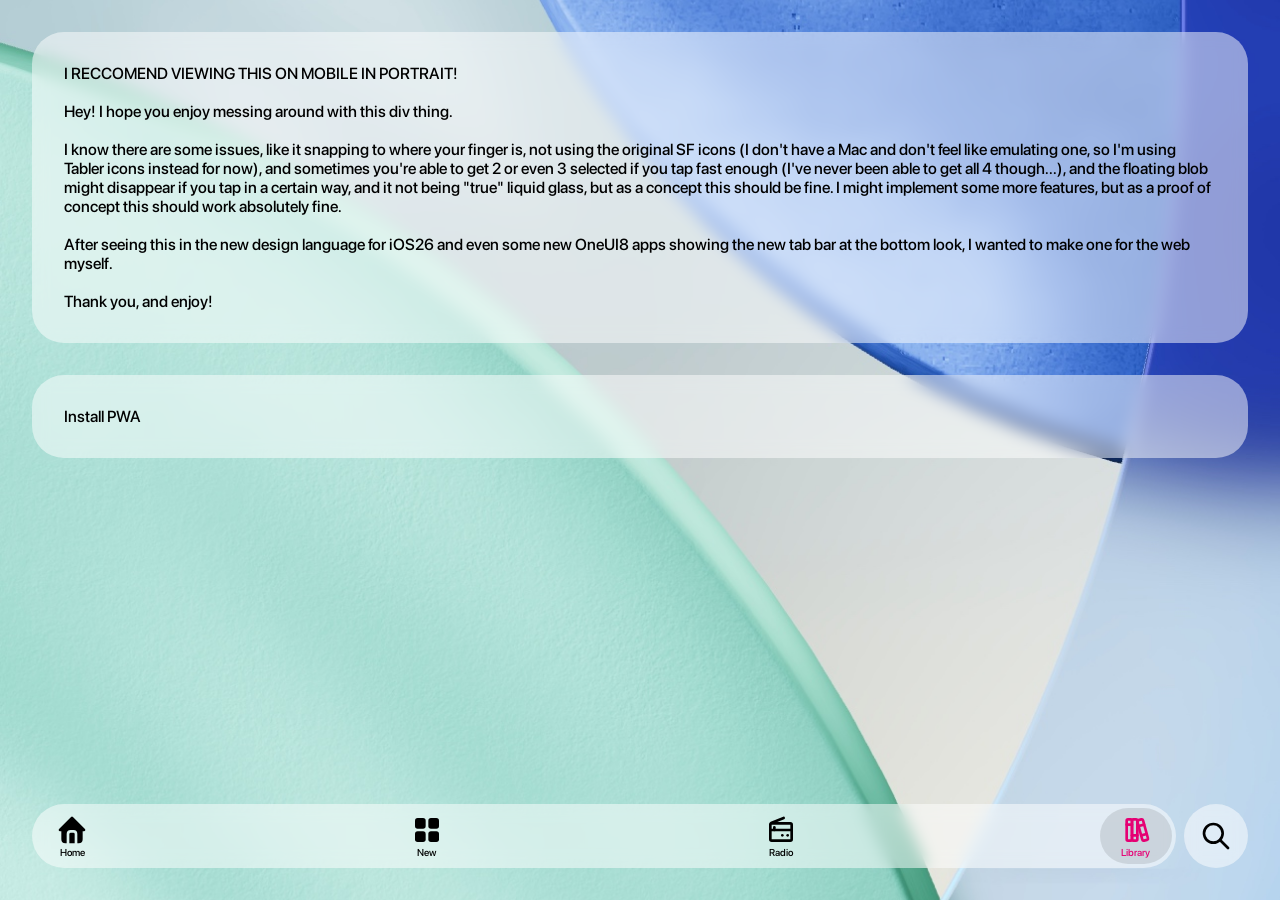
==== index.html @ a8e41f98 "small modifications" ====
<!DOCTYPE html>
<html lang="en">
  <head>
    <meta charset="UTF-8" />
    <meta name="viewport" content="width=device-width, initial-scale=1.0" />
    <title>New Gen UI HUD Test</title>

    <link rel="shortcut icon" type="image/png" href="Icons/NewGenUI.png" />
    <link rel="manifest" href="manifest.json" />
    <meta name="theme-color" content="#000000" />
    <meta name="description" content="An app to know when to take your break" />
    <link rel="stylesheet" href="index.css" />
    <!-- <script src="//cdn.jsdelivr.net/npm/eruda"></script>
    <script>
      eruda.init();
    </script> -->
  </head>
  <body>
    <nav>
      <div id="buttons" class="glassy">
        <div class="subElement">
          <svg xmlns="http://www.w3.org/2000/svg" viewBox="0 0 24 24" fill="currentColor">
            <path stroke="none" d="M0 0h24v24H0z" fill="none" />
            <path
              d="M12.707 2.293l9 9c.63 .63 .184 1.707 -.707 1.707h-1v6a3 3 0 0 1 -3 3h-1v-7a3 3 0 0 0 -2.824 -2.995l-.176 -.005h-2a3 3 0 0 0 -3 3v7h-1a3 3 0 0 1 -3 -3v-6h-1c-.89 0 -1.337 -1.077 -.707 -1.707l9 -9a1 1 0 0 1 1.414 0m.293 11.707a1 1 0 0 1 1 1v7h-4v-7a1 1 0 0 1 .883 -.993l.117 -.007z"
            />
          </svg>
          <p>Home</p>
        </div>
        <div class="subElement">
          <svg xmlns="http://www.w3.org/2000/svg" viewBox="0 0 24 24" fill="currentColor">
            <path stroke="none" d="M0 0h24v24H0z" fill="none" />
            <path d="M9 3a2 2 0 0 1 2 2v4a2 2 0 0 1 -2 2h-4a2 2 0 0 1 -2 -2v-4a2 2 0 0 1 2 -2z" />
            <path d="M19 3a2 2 0 0 1 2 2v4a2 2 0 0 1 -2 2h-4a2 2 0 0 1 -2 -2v-4a2 2 0 0 1 2 -2z" />
            <path d="M9 13a2 2 0 0 1 2 2v4a2 2 0 0 1 -2 2h-4a2 2 0 0 1 -2 -2v-4a2 2 0 0 1 2 -2z" />
            <path d="M19 13a2 2 0 0 1 2 2v4a2 2 0 0 1 -2 2h-4a2 2 0 0 1 -2 -2v-4a2 2 0 0 1 2 -2z" />
          </svg>
          <p>New</p>
        </div>
        <div class="subElement">
          <svg
            xmlns="http://www.w3.org/2000/svg"
            viewBox="0 0 24 24"
            fill="none"
            stroke="currentColor"
            stroke-width="2"
            stroke-linecap="round"
            stroke-linejoin="round"
          >
            <path stroke="none" d="M0 0h24v24H0z" fill="none" />
            <path d="M14 3l-9.371 3.749a1 1 0 0 0 -.629 .928v11.323a1 1 0 0 0 1 1h14a1 1 0 0 0 1 -1v-11a1 1 0 0 0 -1 -1h-14.5" />
            <path d="M4 12h16" />
            <path d="M7 12v-2" />
            <path d="M17 16v.01" />
            <path d="M13 16v.01" />
          </svg>
          <p>Radio</p>
        </div>
        <div class="subElement selected">
          <svg
            xmlns="http://www.w3.org/2000/svg"
            viewBox="0 0 24 24"
            fill="none"
            stroke="currentColor"
            stroke-width="2"
            stroke-linecap="round"
            stroke-linejoin="round"
          >
            <path stroke="none" d="M0 0h24v24H0z" fill="none" />
            <path d="M5 4m0 1a1 1 0 0 1 1 -1h2a1 1 0 0 1 1 1v14a1 1 0 0 1 -1 1h-2a1 1 0 0 1 -1 -1z" />
            <path d="M9 4m0 1a1 1 0 0 1 1 -1h2a1 1 0 0 1 1 1v14a1 1 0 0 1 -1 1h-2a1 1 0 0 1 -1 -1z" />
            <path d="M5 8h4" />
            <path d="M9 16h4" />
            <path
              d="M13.803 4.56l2.184 -.53c.562 -.135 1.133 .19 1.282 .732l3.695 13.418a1.02 1.02 0 0 1 -.634 1.219l-.133 .041l-2.184 .53c-.562 .135 -1.133 -.19 -1.282 -.732l-3.695 -13.418a1.02 1.02 0 0 1 .634 -1.219l.133 -.041z"
            />
            <path d="M14 9l4 -1" />
            <path d="M16 16l3.923 -.98" />
          </svg>
          <p>Library</p>
        </div>
      </div>
      <div id="button" class="glassy">
        <svg
          xmlns="http://www.w3.org/2000/svg"
          viewBox="0 0 24 24"
          fill="none"
          stroke="currentColor"
          stroke-width="2"
          stroke-linecap="round"
          stroke-linejoin="round"
        >
          <path stroke="none" d="M0 0h24v24H0z" fill="none" />
          <path d="M10 10m-7 0a7 7 0 1 0 14 0a7 7 0 1 0 -14 0" />
          <path d="M21 21l-6 -6" />
        </svg>
      </div>
    </nav>
    <p id="text" class="glassy">
      I RECCOMEND VIEWING THIS ON MOBILE IN PORTRAIT!
      <br /><br />
      Hey! I hope you enjoy messing around with this div thing.
      <br /><br />
      I know there are some issues, like it snapping to where your finger is, not using the original SF icons (I don't have a Mac and don't feel like
      emulating one, so I'm using Tabler icons instead for now), and sometimes you're able to get 2 or even 3 selected if you tap fast enough (I've
      never been able to get all 4 though...), and the floating blob might disappear if you tap in a certain way, and it not being "true" liquid
      glass, but as a concept this should be fine. I might implement some more features, but as a proof of concept this should work absolutely fine.
      <br /><br />
      After seeing this in the new design language for iOS26 and even some new OneUI8 apps showing the new tab bar at the bottom look, I wanted to
      make one for the web myself.
      <br /><br />
      Thank you, and enjoy!
    </p>
    <div id="install-btn" class="glassy">Install PWA</div>
    <script src="index.js"></script>
    <script type="module">
      import { squircleObserver } from "https://esm.sh/corner-smoothing";

      window.applySquircles = function applySquircles() {
        const allElements = document.querySelectorAll("*");

        allElements.forEach((el) => {
          const style = getComputedStyle(el);
          const radius = parseFloat(style.borderRadius);

          if (radius > 0) {
            squircleObserver(el, {
              cornerRadius: radius,
              cornerSmoothing: 0.6,
              style: {
                fill: style.backgroundColor,
              },
            });
          }
        });
      };

      window.addEventListener("load", window.applySquircles);
    </script>
  </body>
</html>
---- index.css ----
@font-face {
  font-family: "SF Pro Display";
  src: url("Fonts/SF-Pro-Display-Bold.otf");
  font-weight: 900;
}

@font-face {
  font-family: "SF Pro Display";
  src: url("Fonts/SF-Pro-Display-Medium.otf");
  font-weight: 500;
}

@font-face {
  font-family: "SF Pro Display";
  src: url("Fonts/SF-Pro-Display-Regular.otf");
  font-weight: 300;
}

@font-face {
  font-family: "SF Pro Mono";
  src: url("Fonts/SFMono-Bold.otf");
  font-weight: 900;
}

@font-face {
  font-family: "SF Pro Mono";
  src: url("Fonts/SFMono-Medium.otf");
  font-weight: 300;
}

@font-face {
  font-family: "SF Pro Mono";
  src: url("Fonts/SFMono-Regular.otf");
  font-weight: 100;
}

* {
  margin: 0;
  padding: 0;
  font-family: "SF Pro Display";
  /* transition: all 0.25s; */
}

body {
  background-color: #eeeeee;
  background-image: url("./Background.jpg");
  background-size: cover;
  /* background-image: cover; */
  background-position: center;
  background-repeat: no-repeat;
  background-attachment: fixed;
  /* height: 200vh; */
  margin-bottom: 128px;
}

svg {
  width: 32px;
  height: 32px;
  color: #000000;
}

.glassy {
  background-color: rgba(255, 255, 255, 0.5);
  backdrop-filter: blur(8px);
  border-radius: 32px;
  /* box-shadow: rgba(0, 0, 0, 0.25) 0 4px 16px 0px; */
  transition: background-color 0.1s;
}

.glassy:active {
  background-color: rgba(255, 255, 255, 0.75);
  /* box-shadow: rgba(0, 0, 0, 0.05) 0 4px 16px 0px; */
}

.subElement.selected {
  color: #ff0080;
  position: relative;
  z-index: 2;
  /* transition: color 0.25s; */
}
.subElement.selected > svg {
  color: #ff0080;
  /* transition: color 0.25s; */
}

.subElement.selected::before {
  content: "";
  display: block;
  position: absolute;
  left: 50%;
  top: 50%;
  transform: translate(-50%, -50%);
  width: 72px;
  height: 56px;
  border-radius: 28px;
  background-color: rgba(0, 0, 0, 0.1);
  z-index: 1;
}

/* .subElement.selected:active::before {
  background-color: rgba(255, 255, 255, 0.75);
} */

nav {
  position: fixed;
  bottom: 0px;
  display: flex;
  gap: 8px;
  padding: 0px 32px 32px 32px;
  width: calc(100vw - 64px);
  touch-action: none;
  z-index: 1;
}

#buttons {
  padding: 10px 24px;
  /* padding: 10px 0px; */
  display: flex;
  justify-content: space-between;
  /* justify-content: space-evenly; */
  flex: 1 1 0;
  touch-action: none;
}

.subElement {
  position: relative;
  display: flex;
  flex-direction: column;
  align-items: center;
}

.subElement > p {
  font-size: 10px;
}

.subElement > p,
.subElement > svg,
.subElement.selected > svg,
.subElement.selected {
  transition: color 0.25s;
}

#button {
  width: 64px;
  height: 64px;
  display: flex;
  justify-content: center;
  align-items: center;
  flex: 0 0 auto;
}

#floating-rect {
  will-change: transform, left, top;
  /* transition: all 0.01s ease-in-out; */
}

#text,
#install-btn {
  margin: 32px;
  padding: 32px;
  /* font-size: 24px; */
}
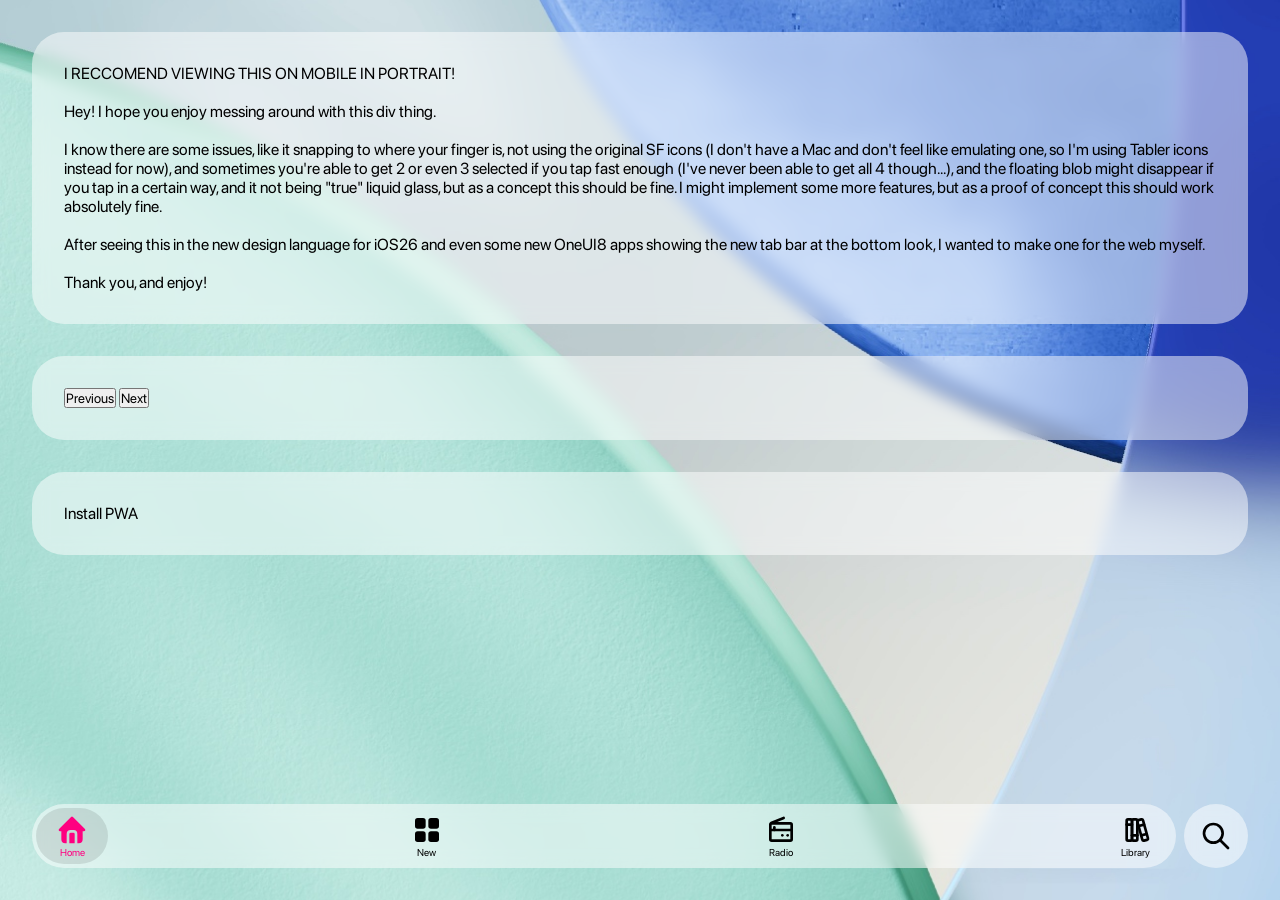
==== commit d18b58c7: "Reworking entire design, for multip[le types" ====
--- a/index.html
+++ b/index.html
@@ -10,15 +10,12 @@
     <meta name="theme-color" content="#000000" />
     <meta name="description" content="An app to know when to take your break" />
     <link rel="stylesheet" href="index.css" />
-    <!-- <script src="//cdn.jsdelivr.net/npm/eruda"></script>
-    <script>
-      eruda.init();
-    </script> -->
   </head>
+
   <body>
     <nav>
-      <div id="buttons" class="glassy">
-        <div class="subElement">
+      <div class="tab-bar glassy">
+        <div class="tab-item selected">
           <svg xmlns="http://www.w3.org/2000/svg" viewBox="0 0 24 24" fill="currentColor">
             <path stroke="none" d="M0 0h24v24H0z" fill="none" />
             <path
@@ -27,7 +24,7 @@
           </svg>
           <p>Home</p>
         </div>
-        <div class="subElement">
+        <div class="tab-item">
           <svg xmlns="http://www.w3.org/2000/svg" viewBox="0 0 24 24" fill="currentColor">
             <path stroke="none" d="M0 0h24v24H0z" fill="none" />
             <path d="M9 3a2 2 0 0 1 2 2v4a2 2 0 0 1 -2 2h-4a2 2 0 0 1 -2 -2v-4a2 2 0 0 1 2 -2z" />
@@ -37,7 +34,7 @@
           </svg>
           <p>New</p>
         </div>
-        <div class="subElement">
+        <div class="tab-item">
           <svg
             xmlns="http://www.w3.org/2000/svg"
             viewBox="0 0 24 24"
@@ -56,7 +53,30 @@
           </svg>
           <p>Radio</p>
         </div>
-        <div class="subElement selected">
+        <div class="tab-item">
+          <svg
+            xmlns="http://www.w3.org/2000/svg"
+            viewBox="0 0 24 24"
+            fill="none"
+            stroke="currentColor"
+            stroke-width="2"
+            stroke-linecap="round"
+            stroke-linejoin="round"
+          >
+            <path stroke="none" d="M0 0h24v24H0z" fill="none" />
+            <path d="M5 4m0 1a1 1 0 0 1 1 -1h2a1 1 0 0 1 1 1v14a1 1 0 0 1 -1 1h-2a1 1 0 0 1 -1 -1z" />
+            <path d="M9 4m0 1a1 1 0 0 1 1 -1h2a1 1 0 0 1 1 1v14a1 1 0 0 1 -1 1h-2a1 1 0 0 1 -1 -1z" />
+            <path d="M5 8h4" />
+            <path d="M9 16h4" />
+            <path
+              d="M13.803 4.56l2.184 -.53c.562 -.135 1.133 .19 1.282 .732l3.695 13.418a1.02 1.02 0 0 1 -.634 1.219l-.133 .041l-2.184 .53c-.562 .135 -1.133 -.19 -1.282 -.732l-3.695 -13.418a1.02 1.02 0 0 1 .634 -1.219l.133 -.041z"
+            />
+            <path d="M14 9l4 -1" />
+            <path d="M16 16l3.923 -.98" />
+          </svg>
+          <p>Library</p>
+        </div>
+        <div class="tab-item">
           <svg
             xmlns="http://www.w3.org/2000/svg"
             viewBox="0 0 24 24"
@@ -80,7 +100,7 @@
           <p>Library</p>
         </div>
       </div>
-      <div id="button" class="glassy">
+      <div class="action-btn glassy">
         <svg
           xmlns="http://www.w3.org/2000/svg"
           viewBox="0 0 24 24"
@@ -96,6 +116,7 @@
         </svg>
       </div>
     </nav>
+
     <p id="text" class="glassy">
       I RECCOMEND VIEWING THIS ON MOBILE IN PORTRAIT!
       <br /><br />
@@ -111,9 +132,16 @@
       <br /><br />
       Thank you, and enjoy!
     </p>
+
+    <div id="select-type" class="glassy">
+      <button type="button" id="prev-btn">Previous</button>
+      <button type="button" id="next-btn">Next</button>
+    </div>
+
     <div id="install-btn" class="glassy">Install PWA</div>
+
     <script src="index.js"></script>
-    <script type="module">
+    <!-- <script type="module">
       import { squircleObserver } from "https://esm.sh/corner-smoothing";
 
       window.applySquircles = function applySquircles() {
@@ -136,6 +164,6 @@
       };
 
       window.addEventListener("load", window.applySquircles);
-    </script>
+    </script> -->
   </body>
 </html>
--- a/index.css
+++ b/index.css
@@ -1,162 +1,250 @@
-@font-face {
-  font-family: "SF Pro Display";
-  src: url("Fonts/SF-Pro-Display-Bold.otf");
-  font-weight: 900;
-}
-
+/* ============================================
+   =                 FONTS                    =
+   ============================================ */
+@font-face {
+  font-family: "SF Pro Display";
+  src: url("Fonts/SF-Pro-Display-Regular.otf");
+  font-weight: 400;
+}
 @font-face {
   font-family: "SF Pro Display";
   src: url("Fonts/SF-Pro-Display-Medium.otf");
   font-weight: 500;
 }
-
-@font-face {
-  font-family: "SF Pro Display";
-  src: url("Fonts/SF-Pro-Display-Regular.otf");
-  font-weight: 300;
-}
-
+@font-face {
+  font-family: "SF Pro Display";
+  src: url("Fonts/SF-Pro-Display-Bold.otf");
+  font-weight: 700;
+}
+
+@font-face {
+  font-family: "SF Pro Mono";
+  src: url("Fonts/SFMono-Regular.otf");
+  font-weight: 400;
+}
+@font-face {
+  font-family: "SF Pro Mono";
+  src: url("Fonts/SFMono-Medium.otf");
+  font-weight: 500;
+}
 @font-face {
   font-family: "SF Pro Mono";
   src: url("Fonts/SFMono-Bold.otf");
-  font-weight: 900;
-}
-
-@font-face {
-  font-family: "SF Pro Mono";
-  src: url("Fonts/SFMono-Medium.otf");
-  font-weight: 300;
-}
-
-@font-face {
-  font-family: "SF Pro Mono";
-  src: url("Fonts/SFMono-Regular.otf");
-  font-weight: 100;
-}
-
+  font-weight: 700;
+}
+
+/* ============================================
+     =              GLOBAL RESET                =
+     ============================================ */
 * {
   margin: 0;
   padding: 0;
   font-family: "SF Pro Display";
-  /* transition: all 0.25s; */
-}
-
+}
+
+/* ============================================
+     =                LAYOUT                     =
+     ============================================ */
 body {
   background-color: #eeeeee;
   background-image: url("./Background.jpg");
   background-size: cover;
-  /* background-image: cover; */
   background-position: center;
   background-repeat: no-repeat;
   background-attachment: fixed;
-  /* height: 200vh; */
   margin-bottom: 128px;
 }
 
 svg {
   width: 32px;
   height: 32px;
-  color: #000000;
-}
-
+  color: #000;
+}
+
+/* ============================================
+     =            GLASSY COMPONENT              =
+     ============================================ */
 .glassy {
   background-color: rgba(255, 255, 255, 0.5);
   backdrop-filter: blur(8px);
   border-radius: 32px;
-  /* box-shadow: rgba(0, 0, 0, 0.25) 0 4px 16px 0px; */
   transition: background-color 0.1s;
 }
 
 .glassy:active {
   background-color: rgba(255, 255, 255, 0.75);
-  /* box-shadow: rgba(0, 0, 0, 0.05) 0 4px 16px 0px; */
-}
-
-.subElement.selected {
+}
+
+/* ============================================
+     =                NAV BAR                    =
+     ============================================ */
+
+nav {
+  position: fixed;
+  bottom: 0;
+  display: flex;
+  gap: 8px;
+  padding: 0 32px 32px 32px;
+  width: calc(100vw - 64px);
+  z-index: 1;
+}
+
+/* TAB BAR BASE */
+.tab-bar {
+  display: flex;
+  align-items: center;
+  height: 64px;
+}
+
+/* TAB ITEMS */
+.tab-item {
+  display: flex;
+  flex-direction: column;
+  align-items: center;
+  width: 32px;
+}
+
+.tab-item > p {
+  font-size: 10px;
+  white-space: nowrap;
+}
+
+.tab-item > p,
+.tab-item > svg {
+  z-index: 3;
+}
+
+/* SELECTED ITEM (highlight sizing rules later) */
+.tab-item.selected {
   color: #ff0080;
   position: relative;
-  z-index: 2;
-  /* transition: color 0.25s; */
-}
-.subElement.selected > svg {
+}
+
+.tab-item.selected > svg {
   color: #ff0080;
-  /* transition: color 0.25s; */
-}
-
-.subElement.selected::before {
+}
+
+/* BASE highlight shape; width updated by layout rules */
+.tab-item.selected::before {
   content: "";
   display: block;
   position: absolute;
   left: 50%;
   top: 50%;
   transform: translate(-50%, -50%);
-  width: 72px;
   height: 56px;
   border-radius: 28px;
   background-color: rgba(0, 0, 0, 0.1);
-  z-index: 1;
-}
-
-/* .subElement.selected:active::before {
-  background-color: rgba(255, 255, 255, 0.75);
-} */
-
-nav {
-  position: fixed;
-  bottom: 0px;
-  display: flex;
-  gap: 8px;
-  padding: 0px 32px 32px 32px;
-  width: calc(100vw - 64px);
-  touch-action: none;
-  z-index: 1;
-}
-
-#buttons {
-  padding: 10px 24px;
-  /* padding: 10px 0px; */
-  display: flex;
-  justify-content: space-between;
-  /* justify-content: space-evenly; */
-  flex: 1 1 0;
-  touch-action: none;
-}
-
-.subElement {
-  position: relative;
-  display: flex;
-  flex-direction: column;
-  align-items: center;
-}
-
-.subElement > p {
-  font-size: 10px;
-}
-
-.subElement > p,
-.subElement > svg,
-.subElement.selected > svg,
-.subElement.selected {
-  transition: color 0.25s;
-}
-
-#button {
+  z-index: 2;
+}
+
+/* ============================================
+     TYPE 1 — NAV WITH ACTION BUTTON
+     ============================================ */
+
+/* ---- 4 ITEMS ---- */
+nav:has(.action-btn) .tab-bar:has(.tab-item:nth-child(4)) {
+  flex: 1;
+  padding: 0 24px;
+  justify-content: space-between;
+}
+
+/* Highlight size for padding 24 */
+nav:has(.action-btn) .tab-bar:has(.tab-item:nth-child(4)) .tab-item.selected::before {
+  width: 72px;
+}
+
+/* ---- 3 ITEMS ---- */
+nav:has(.action-btn) .tab-bar:has(.tab-item:nth-child(3)):not(:has(.tab-item:nth-child(4))) {
+  flex: 1;
+  padding: 0 32px;
+  justify-content: space-between;
+}
+
+/* Highlight size for padding 32 */
+nav:has(.action-btn) .tab-bar:has(.tab-item:nth-child(3)):not(:has(.tab-item:nth-child(4))) .tab-item.selected::before {
+  width: 88px;
+}
+
+/* ---- 2 ITEMS ---- */
+nav:has(.action-btn) .tab-bar:has(.tab-item:nth-child(2)):not(:has(.tab-item:nth-child(3))) {
+  flex: 0;
+  padding: 0 32px;
+  gap: 48px;
+}
+
+/* Highlight = 88px because padding = 32 */
+nav:has(.action-btn) .tab-bar:has(.tab-item:nth-child(2)):not(:has(.tab-item:nth-child(3))) .tab-item.selected::before {
+  width: 88px;
+}
+
+/* ============================================
+     TYPE 2 — NAV WITHOUT ACTION BUTTON
+     ============================================ */
+
+/* ---- 5 ITEMS ---- */
+nav:not(:has(.action-btn)) .tab-bar:has(.tab-item:nth-child(5)) {
+  flex: 1;
+  padding: 0 24px;
+  justify-content: space-between;
+}
+
+/* Highlight = 72 for padding 24 */
+nav:not(:has(.action-btn)) .tab-bar:has(.tab-item:nth-child(5)) .tab-item.selected::before {
+  width: 72px;
+}
+
+/* ---- 4 ITEMS ---- */
+nav:not(:has(.action-btn)) .tab-bar:has(.tab-item:nth-child(4)):not(:has(.tab-item:nth-child(5))) {
+  flex: 1;
+  padding: 0 32px;
+  justify-content: space-between;
+}
+
+/* Highlight = 88 for padding 32 */
+nav:not(:has(.action-btn)) .tab-bar:has(.tab-item:nth-child(4)):not(:has(.tab-item:nth-child(5))) .tab-item.selected::before {
+  width: 88px;
+}
+
+/* ---- 3 ITEMS ---- */
+nav:not(:has(.action-btn)) .tab-bar:has(.tab-item:nth-child(3)):not(:has(.tab-item:nth-child(4))) {
+  flex: 0;
+  padding: 0 32px;
+  gap: 48px;
+}
+
+/* Highlight = 88 */
+nav:not(:has(.action-btn)) .tab-bar:has(.tab-item:nth-child(3)):not(:has(.tab-item:nth-child(4))) .tab-item.selected::before {
+  width: 88px;
+}
+
+/* ---- 2 ITEMS ---- */
+nav:not(:has(.action-btn)) .tab-bar:has(.tab-item:nth-child(2)):not(:has(.tab-item:nth-child(3))) {
+  flex: 0;
+  padding: 0 32px;
+  gap: 48px;
+}
+
+/* Highlight = 88 */
+nav:not(:has(.action-btn)) .tab-bar:has(.tab-item:nth-child(2)):not(:has(.tab-item:nth-child(3))) .tab-item.selected::before {
+  width: 88px;
+}
+
+.action-btn {
   width: 64px;
   height: 64px;
   display: flex;
   justify-content: center;
   align-items: center;
   flex: 0 0 auto;
-}
-
-#floating-rect {
-  will-change: transform, left, top;
-  /* transition: all 0.01s ease-in-out; */
-}
-
-#text,
-#install-btn {
+  margin-left: auto;
+}
+
+/* ============================================
+     =             PAGE ELEMENTS                =
+     ============================================ */
+
+body > :not(nav) {
   margin: 32px;
   padding: 32px;
-  /* font-size: 24px; */
-}
+}
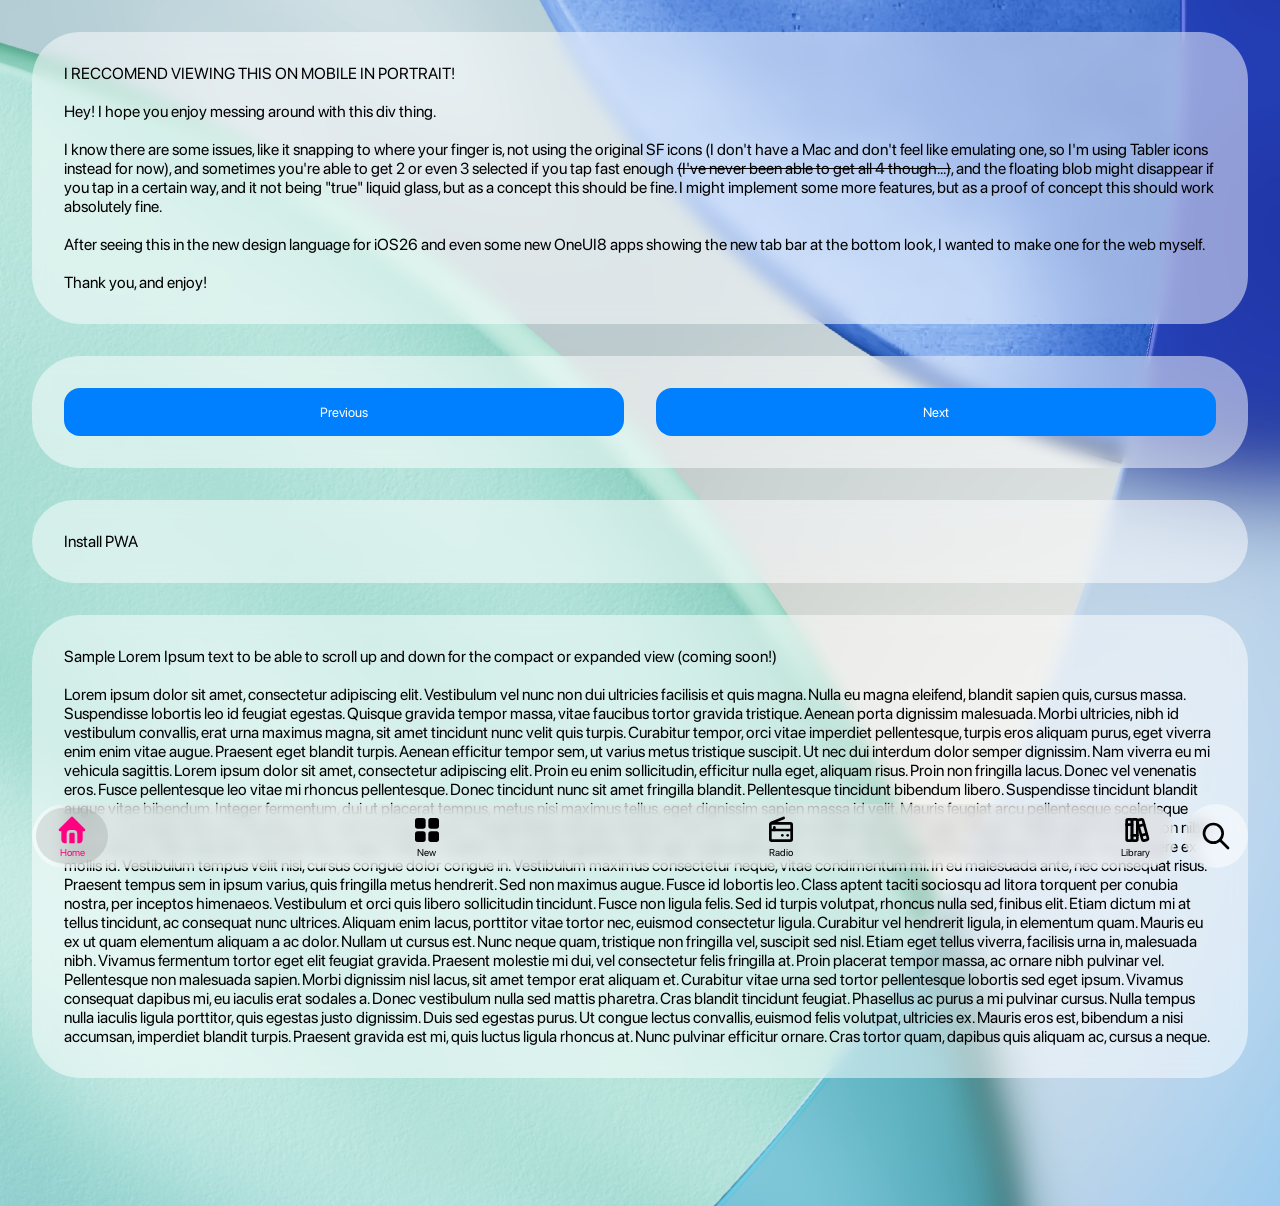
==== commit 8ac88d67: "made it functional" ====
--- a/index.html
+++ b/index.html
@@ -8,7 +8,7 @@
     <link rel="shortcut icon" type="image/png" href="Icons/NewGenUI.png" />
     <link rel="manifest" href="manifest.json" />
     <meta name="theme-color" content="#000000" />
-    <meta name="description" content="An app to know when to take your break" />
+    <meta name="description" content="An app to showcase a web version of new UI HUD's." />
     <link rel="stylesheet" href="index.css" />
   </head>
 
@@ -76,7 +76,7 @@
           </svg>
           <p>Library</p>
         </div>
-        <div class="tab-item">
+        <!-- <div class="tab-item">
           <svg
             xmlns="http://www.w3.org/2000/svg"
             viewBox="0 0 24 24"
@@ -98,7 +98,7 @@
             <path d="M16 16l3.923 -.98" />
           </svg>
           <p>Library</p>
-        </div>
+        </div> -->
       </div>
       <div class="action-btn glassy">
         <svg
@@ -117,16 +117,16 @@
       </div>
     </nav>
 
-    <p id="text" class="glassy">
+    <p class="text glassy">
       I RECCOMEND VIEWING THIS ON MOBILE IN PORTRAIT!
       <br /><br />
       Hey! I hope you enjoy messing around with this div thing.
       <br /><br />
       I know there are some issues, like it snapping to where your finger is, not using the original SF icons (I don't have a Mac and don't feel like
-      emulating one, so I'm using Tabler icons instead for now), and sometimes you're able to get 2 or even 3 selected if you tap fast enough (I've
-      never been able to get all 4 though...), and the floating blob might disappear if you tap in a certain way, and it not being "true" liquid
-      glass, but as a concept this should be fine. I might implement some more features, but as a proof of concept this should work absolutely fine.
-      <br /><br />
+      emulating one, so I'm using Tabler icons instead for now), and sometimes you're able to get 2 or even 3 selected if you tap fast enough
+      <s>(I've never been able to get all 4 though...)</s>, and the floating blob might disappear if you tap in a certain way, and it not being "true"
+      liquid glass, but as a concept this should be fine. I might implement some more features, but as a proof of concept this should work absolutely
+      fine. <br /><br />
       After seeing this in the new design language for iOS26 and even some new OneUI8 apps showing the new tab bar at the bottom look, I wanted to
       make one for the web myself.
       <br /><br />
@@ -140,8 +140,39 @@
 
     <div id="install-btn" class="glassy">Install PWA</div>
 
+    <p class="text glassy">
+      Sample Lorem Ipsum text to be able to scroll up and down for the compact or expanded view (coming soon!)
+      <br />
+      <br />
+      Lorem ipsum dolor sit amet, consectetur adipiscing elit. Vestibulum vel nunc non dui ultricies facilisis et quis magna. Nulla eu magna eleifend,
+      blandit sapien quis, cursus massa. Suspendisse lobortis leo id feugiat egestas. Quisque gravida tempor massa, vitae faucibus tortor gravida
+      tristique. Aenean porta dignissim malesuada. Morbi ultricies, nibh id vestibulum convallis, erat urna maximus magna, sit amet tincidunt nunc
+      velit quis turpis. Curabitur tempor, orci vitae imperdiet pellentesque, turpis eros aliquam purus, eget viverra enim enim vitae augue. Praesent
+      eget blandit turpis. Aenean efficitur tempor sem, ut varius metus tristique suscipit. Ut nec dui interdum dolor semper dignissim. Nam viverra eu
+      mi vehicula sagittis. Lorem ipsum dolor sit amet, consectetur adipiscing elit. Proin eu enim sollicitudin, efficitur nulla eget, aliquam risus.
+      Proin non fringilla lacus. Donec vel venenatis eros. Fusce pellentesque leo vitae mi rhoncus pellentesque. Donec tincidunt nunc sit amet
+      fringilla blandit. Pellentesque tincidunt bibendum libero. Suspendisse tincidunt blandit augue vitae bibendum. Integer fermentum, dui ut
+      placerat tempus, metus nisi maximus tellus, eget dignissim sapien massa id velit. Mauris feugiat arcu pellentesque scelerisque viverra. In
+      posuere est in ex faucibus, nec maximus justo auctor. Suspendisse ultricies interdum enim et ornare. Duis sodales lacus in fringilla aliquam.
+      Nulla euismod tellus non nibh luctus dictum. Nam sed enim sit amet nisi congue mattis. Curabitur accumsan egestas nulla, eget malesuada quam
+      cursus vitae. Suspendisse placerat est dolor, non posuere ex mollis id. Vestibulum tempus velit nisl, cursus congue dolor congue in. Vestibulum
+      maximus consectetur neque, vitae condimentum mi. In eu malesuada ante, nec consequat risus. Praesent tempus sem in ipsum varius, quis fringilla
+      metus hendrerit. Sed non maximus augue. Fusce id lobortis leo. Class aptent taciti sociosqu ad litora torquent per conubia nostra, per inceptos
+      himenaeos. Vestibulum et orci quis libero sollicitudin tincidunt. Fusce non ligula felis. Sed id turpis volutpat, rhoncus nulla sed, finibus
+      elit. Etiam dictum mi at tellus tincidunt, ac consequat nunc ultrices. Aliquam enim lacus, porttitor vitae tortor nec, euismod consectetur
+      ligula. Curabitur vel hendrerit ligula, in elementum quam. Mauris eu ex ut quam elementum aliquam a ac dolor. Nullam ut cursus est. Nunc neque
+      quam, tristique non fringilla vel, suscipit sed nisl. Etiam eget tellus viverra, facilisis urna in, malesuada nibh. Vivamus fermentum tortor
+      eget elit feugiat gravida. Praesent molestie mi dui, vel consectetur felis fringilla at. Proin placerat tempor massa, ac ornare nibh pulvinar
+      vel. Pellentesque non malesuada sapien. Morbi dignissim nisl lacus, sit amet tempor erat aliquam et. Curabitur vitae urna sed tortor
+      pellentesque lobortis sed eget ipsum. Vivamus consequat dapibus mi, eu iaculis erat sodales a. Donec vestibulum nulla sed mattis pharetra. Cras
+      blandit tincidunt feugiat. Phasellus ac purus a mi pulvinar cursus. Nulla tempus nulla iaculis ligula porttitor, quis egestas justo dignissim.
+      Duis sed egestas purus. Ut congue lectus convallis, euismod felis volutpat, ultricies ex. Mauris eros est, bibendum a nisi accumsan, imperdiet
+      blandit turpis. Praesent gravida est mi, quis luctus ligula rhoncus at. Nunc pulvinar efficitur ornare. Cras tortor quam, dapibus quis aliquam
+      ac, cursus a neque.
+    </p>
+
     <script src="index.js"></script>
-    <!-- <script type="module">
+    <script type="module">
       import { squircleObserver } from "https://esm.sh/corner-smoothing";
 
       window.applySquircles = function applySquircles() {
@@ -164,6 +195,6 @@
       };
 
       window.addEventListener("load", window.applySquircles);
-    </script> -->
+    </script>
   </body>
 </html>
--- a/index.css
+++ b/index.css
@@ -131,7 +131,8 @@
   position: absolute;
   left: 50%;
   top: 50%;
-  transform: translate(-50%, -50%);
+  /* transform: translate(-50%, -50%); */
+  transform: translate(-50%, -50.5%); /* the bubble is in the right spot, but the div itselfg is slightyly higher than i thoguht, idk why but ok */
   height: 56px;
   border-radius: 28px;
   background-color: rgba(0, 0, 0, 0.1);
@@ -244,7 +245,24 @@
      =             PAGE ELEMENTS                =
      ============================================ */
 
-body > :not(nav) {
+.text,
+#select-type,
+#install-btn {
   margin: 32px;
   padding: 32px;
-}
+  border-radius: 48px;
+}
+
+#select-type {
+  display: flex;
+  gap: 32px;
+}
+
+#select-type button {
+  flex: 1 1 0;
+  border: none;
+  background-color: #0080ff;
+  color: #ffffff;
+  padding: 16px;
+  border-radius: 16px;
+}
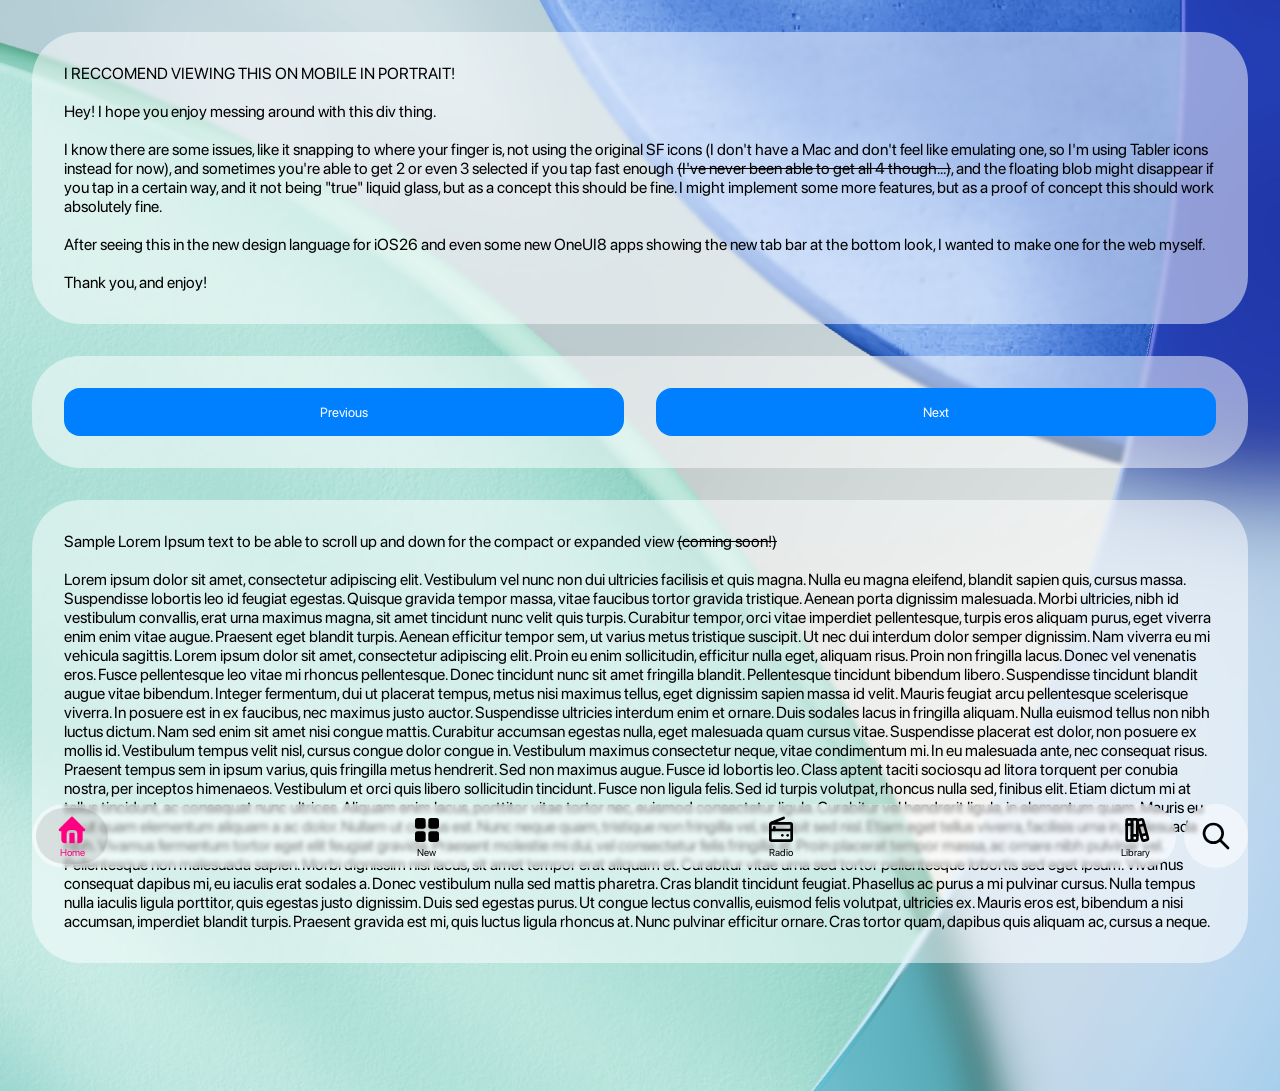
==== commit bb239dd6: "pwa stuff and small modifications" ====
--- a/index.html
+++ b/index.html
@@ -7,9 +7,12 @@
 
     <link rel="shortcut icon" type="image/png" href="Icons/NewGenUI.png" />
     <link rel="manifest" href="manifest.json" />
-    <meta name="theme-color" content="#000000" />
+    <meta name="theme-color" content="transparent" />
     <meta name="description" content="An app to showcase a web version of new UI HUD's." />
     <link rel="stylesheet" href="index.css" />
+
+    <meta name="apple-mobile-web-app-capable" content="yes" />
+    <meta name="apple-mobile-web-app-status-bar-style" content="black" />
   </head>
 
   <body>
@@ -141,7 +144,7 @@
     <div id="install-btn" class="glassy">Install PWA</div>
 
     <p class="text glassy">
-      Sample Lorem Ipsum text to be able to scroll up and down for the compact or expanded view (coming soon!)
+      Sample Lorem Ipsum text to be able to scroll up and down for the compact or expanded view <s>(coming soon!)</s>
       <br />
       <br />
       Lorem ipsum dolor sit amet, consectetur adipiscing elit. Vestibulum vel nunc non dui ultricies facilisis et quis magna. Nulla eu magna eleifend,
@@ -172,16 +175,15 @@
     </p>
 
     <script src="index.js"></script>
+    <script src="pwa.js"></script>
     <script type="module">
       import { squircleObserver } from "https://esm.sh/corner-smoothing";
 
       window.applySquircles = function applySquircles() {
         const allElements = document.querySelectorAll("*");
-
         allElements.forEach((el) => {
           const style = getComputedStyle(el);
           const radius = parseFloat(style.borderRadius);
-
           if (radius > 0) {
             squircleObserver(el, {
               cornerRadius: radius,
--- a/index.css
+++ b/index.css
@@ -40,6 +40,7 @@
   margin: 0;
   padding: 0;
   font-family: "SF Pro Display";
+  -webkit-tap-highlight-color: transparent;
 }
 
 /* ============================================
@@ -53,6 +54,7 @@
   background-repeat: no-repeat;
   background-attachment: fixed;
   margin-bottom: 128px;
+  padding-top: env(safe-area-inset-top); /* iOS notch space */
 }
 
 svg {
@@ -66,9 +68,9 @@
      ============================================ */
 .glassy {
   background-color: rgba(255, 255, 255, 0.5);
-  backdrop-filter: blur(8px);
+  backdrop-filter: blur(2px);
   border-radius: 32px;
-  transition: background-color 0.1s;
+  transition: background-color 0.1s ease-in-out;
 }
 
 .glassy:active {
@@ -94,6 +96,7 @@
   display: flex;
   align-items: center;
   height: 64px;
+  transition: width 0.25s ease-in-out, height 0.25s ease-in-out, background-color 0.1s ease-in-out;
 }
 
 /* TAB ITEMS */
@@ -112,6 +115,7 @@
 .tab-item > p,
 .tab-item > svg {
   z-index: 3;
+  transition: color 0.25s ease-in-out;
 }
 
 /* SELECTED ITEM (highlight sizing rules later) */
@@ -131,8 +135,8 @@
   position: absolute;
   left: 50%;
   top: 50%;
-  /* transform: translate(-50%, -50%); */
-  transform: translate(-50%, -50.5%); /* the bubble is in the right spot, but the div itselfg is slightyly higher than i thoguht, idk why but ok */
+  transform: translate(-50%, -50%);
+  /* nah, im just going crazy, mabye an optical balance issue idfk */
   height: 56px;
   border-radius: 28px;
   background-color: rgba(0, 0, 0, 0.1);
@@ -239,6 +243,31 @@
   align-items: center;
   flex: 0 0 auto;
   margin-left: auto;
+  transition: width 0.25s ease-in-out, height 0.25s ease-in-out, background-color 0.1s ease-in-out;
+}
+
+nav.compact .tab-item:not(.selected),
+nav.compact .tab-item.selected::before,
+nav.compact .tab-item p {
+  display: none;
+  content: none;
+}
+
+nav.compact .tab-bar {
+  width: 48px !important;
+  height: 48px !important;
+  padding: 0 !important;
+  margin: 0 auto 0 0 !important;
+  justify-content: center !important;
+  align-items: center !important;
+  gap: 0 !important;
+  flex: none !important;
+}
+
+nav.compact .action-btn {
+  width: 48px !important;
+  height: 48px !important;
+  margin: 0 !important;
 }
 
 /* ============================================
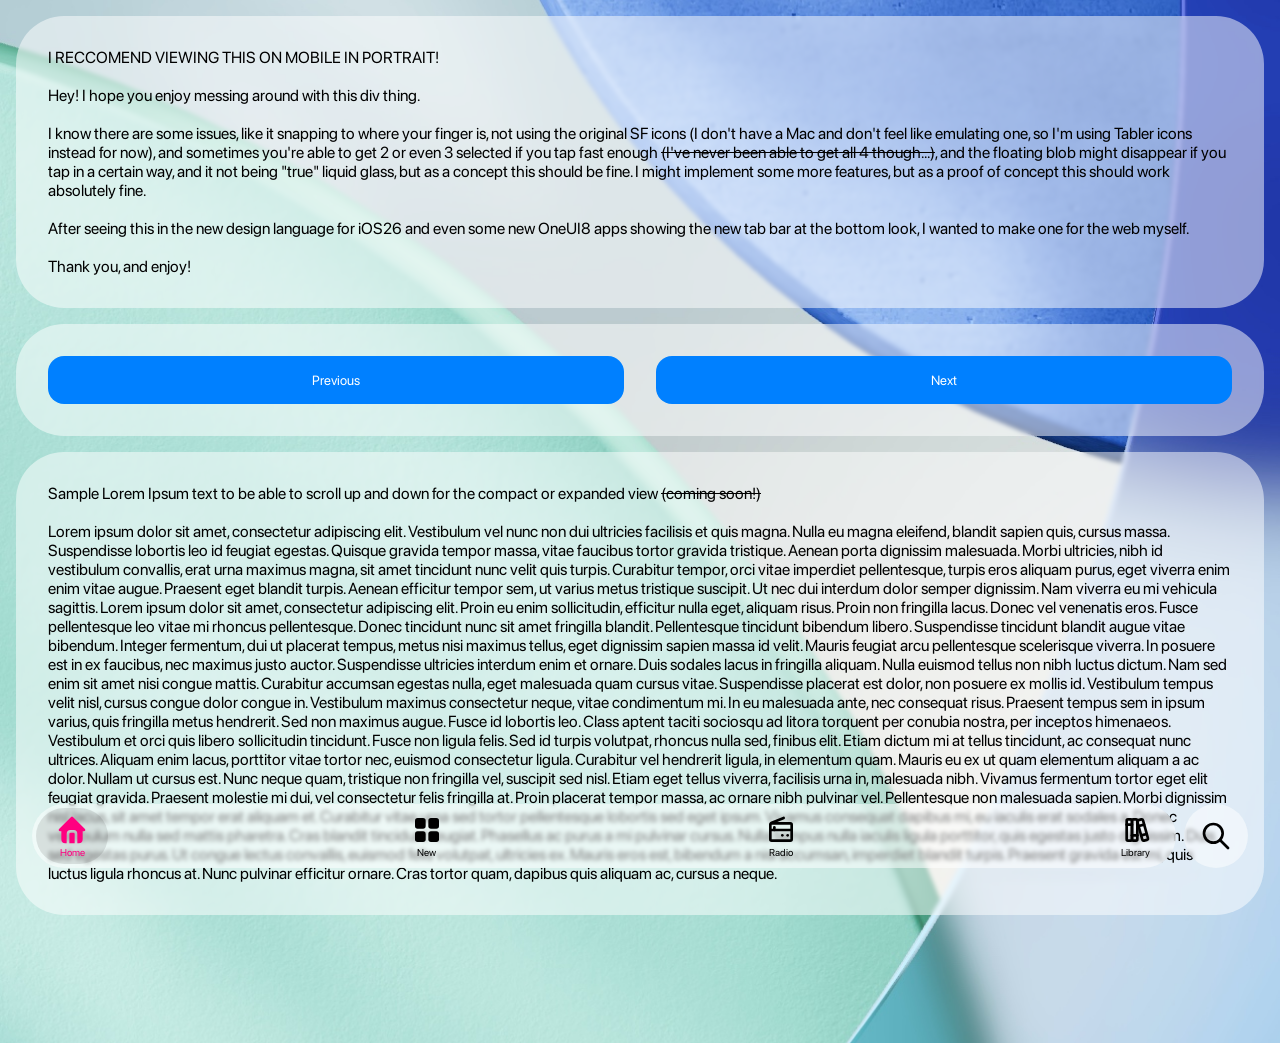
==== commit f500a76e: "small modifications" ====
--- a/index.html
+++ b/index.html
@@ -174,9 +174,52 @@
       ac, cursus a neque.
     </p>
 
+
     <script src="index.js"></script>
     <script src="pwa.js"></script>
+    <!-- <script src="https://cdnjs.cloudflare.com/ajax/libs/html2canvas/1.4.1/html2canvas.min.js" defer></script>    <script>
+      fetch("https://raw.githubusercontent.com/naughtyduk/liquidGL/refs/heads/main/scripts/liquidGL.js")
+        .then((response) => response.text())
+        .then((js) => {
+          const script = document.createElement("script");
+          script.type = "text/javascript";
+          script.defer = true;
+          script.textContent = js;
+          document.body.appendChild(script);
+        });
+    </script>
     <script type="module">
+      document.addEventListener("DOMContentLoaded", () => {
+        const glassEffect = liquidGL(
+        {
+          snapshot: "body", // The area used for refraction, <body> recommended and default
+          target: ".liquidGL", // CSS selector for the element(s) to glass-ify
+          resolution: 3.0, // The quality of the snapshot
+          refraction: 0.01, // Base refraction strength (0–1)
+          bevelDepth: 0.02, // Intensity of the edge bevel (0–1)
+          bevelWidth: 0.1, // Width of the bevel as a proportion of the element (0–1)
+          frost: 0, // Subtle blur radius in px. 0 = crystal clear
+          shadow: true, // Adds a soft drop-shadow under the pane
+          specular: true, // Animated light highlights (slightly more GPU)
+          reveal: "fade", // Reveal animation
+          tilt: false, // Whether tilt on hover is enabled
+          tiltFactor: 5, // If tilt is enabled, how much tilt
+          magnify: 0.9, // Magnification of lens content
+          on: {
+            init(instance) {
+              // The `init` callback fires once liquidGL has taken its snapshot
+              // and rendered the first frame. It's the ideal place to hide or
+              // prepare elements for reveal animations (e.g. with GSAP, ScrollTrigger)
+              // because it ensures the content is visible to the snapshot before
+              // you hide it from the user.
+              console.log("liquidGL ready!", instance);
+            },
+          },
+        }
+        );
+      });
+    </script> -->
+    <!-- <script type="module">
       import { squircleObserver } from "https://esm.sh/corner-smoothing";
 
       window.applySquircles = function applySquircles() {
@@ -197,6 +240,6 @@
       };
 
       window.addEventListener("load", window.applySquircles);
-    </script>
+    </script> -->
   </body>
 </html>
--- a/index.css
+++ b/index.css
@@ -277,7 +277,7 @@
 .text,
 #select-type,
 #install-btn {
-  margin: 32px;
+  margin: 16px;
   padding: 32px;
   border-radius: 48px;
 }
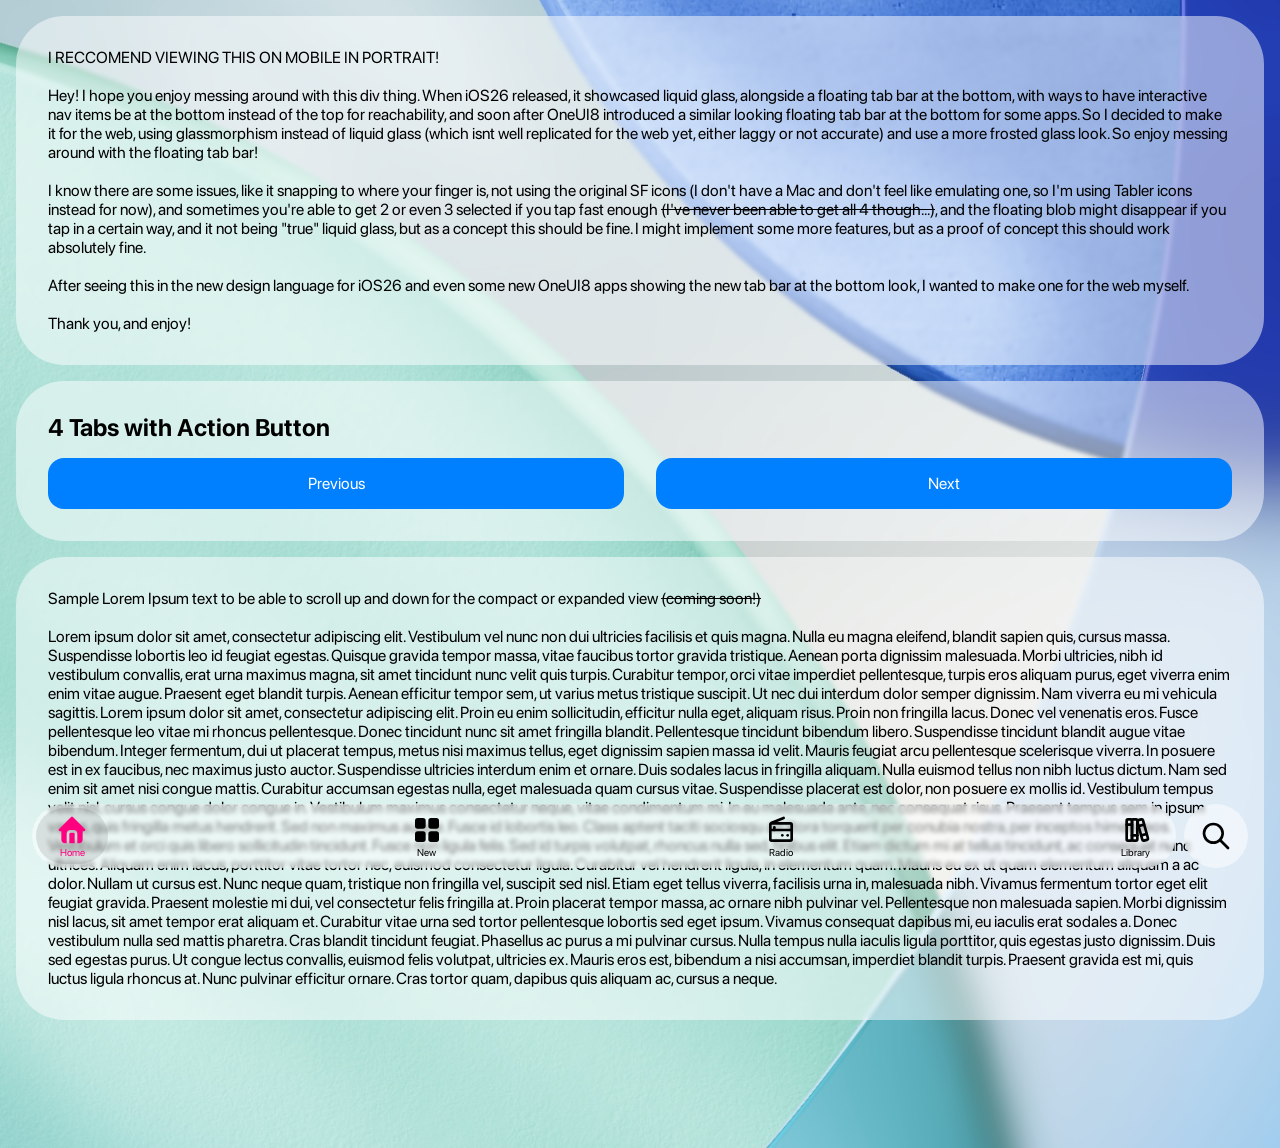
==== commit 8af14e84: "Clarity and Context fire commit name ngl" ====
--- a/index.html
+++ b/index.html
@@ -123,7 +123,11 @@
     <p class="text glassy">
       I RECCOMEND VIEWING THIS ON MOBILE IN PORTRAIT!
       <br /><br />
-      Hey! I hope you enjoy messing around with this div thing.
+      Hey! I hope you enjoy messing around with this div thing. When iOS26 released, it showcased liquid glass, alongside a floating tab bar at the
+      bottom, with ways to have interactive nav items be at the bottom instead of the top for reachability, and soon after OneUI8 introduced a similar
+      looking floating tab bar at the bottom for some apps. So I decided to make it for the web, using glassmorphism instead of liquid glass (which
+      isnt well replicated for the web yet, either laggy or not accurate) and use a more frosted glass look. So enjoy messing around with the floating
+      tab bar!
       <br /><br />
       I know there are some issues, like it snapping to where your finger is, not using the original SF icons (I don't have a Mac and don't feel like
       emulating one, so I'm using Tabler icons instead for now), and sometimes you're able to get 2 or even 3 selected if you tap fast enough
@@ -137,8 +141,11 @@
     </p>
 
     <div id="select-type" class="glassy">
-      <button type="button" id="prev-btn">Previous</button>
-      <button type="button" id="next-btn">Next</button>
+      <p id="select-type-name">4 Tabs with Action Button</p>
+      <div id="select-type-buttons">
+        <button type="button" id="prev-btn">Previous</button>
+        <button type="button" id="next-btn">Next</button>
+      </div>
     </div>
 
     <div id="install-btn" class="glassy">Install PWA</div>
@@ -173,7 +180,6 @@
       blandit turpis. Praesent gravida est mi, quis luctus ligula rhoncus at. Nunc pulvinar efficitur ornare. Cras tortor quam, dapibus quis aliquam
       ac, cursus a neque.
     </p>
-
 
     <script src="index.js"></script>
     <script src="pwa.js"></script>
--- a/index.css
+++ b/index.css
@@ -284,14 +284,26 @@
 
 #select-type {
   display: flex;
+  flex-direction: column;
+  gap: 16px;
+}
+
+#select-type-name {
+  font-size: 24px;
+  font-weight: bold;
+}
+
+#select-type-buttons {
+  display: flex;
   gap: 32px;
 }
 
-#select-type button {
+#select-type-buttons button {
   flex: 1 1 0;
   border: none;
   background-color: #0080ff;
   color: #ffffff;
   padding: 16px;
   border-radius: 16px;
-}
+  font-size: 16px;
+}
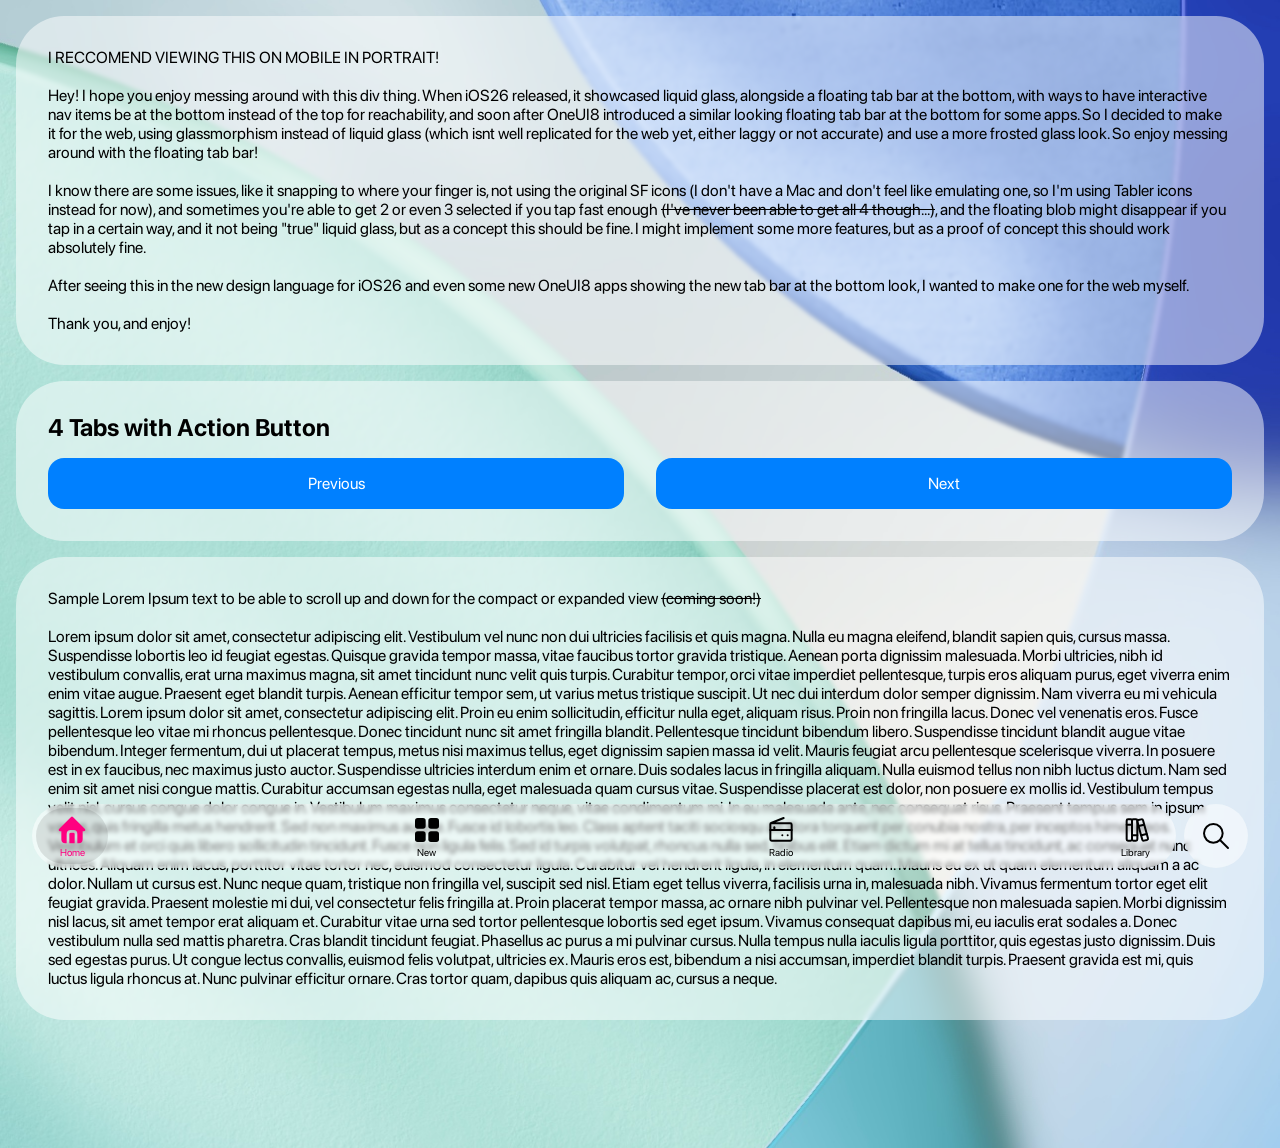
==== commit 4bb08fee: "minor changes to match new UI system" ====
--- a/index.html
+++ b/index.html
@@ -43,7 +43,7 @@
             viewBox="0 0 24 24"
             fill="none"
             stroke="currentColor"
-            stroke-width="2"
+            stroke-width="1.5"
             stroke-linecap="round"
             stroke-linejoin="round"
           >
@@ -62,7 +62,7 @@
             viewBox="0 0 24 24"
             fill="none"
             stroke="currentColor"
-            stroke-width="2"
+            stroke-width="1.5"
             stroke-linecap="round"
             stroke-linejoin="round"
           >
@@ -85,7 +85,7 @@
             viewBox="0 0 24 24"
             fill="none"
             stroke="currentColor"
-            stroke-width="2"
+            stroke-width="1.5"
             stroke-linecap="round"
             stroke-linejoin="round"
           >
@@ -109,7 +109,7 @@
           viewBox="0 0 24 24"
           fill="none"
           stroke="currentColor"
-          stroke-width="2"
+          stroke-width="1.5"
           stroke-linecap="round"
           stroke-linejoin="round"
         >
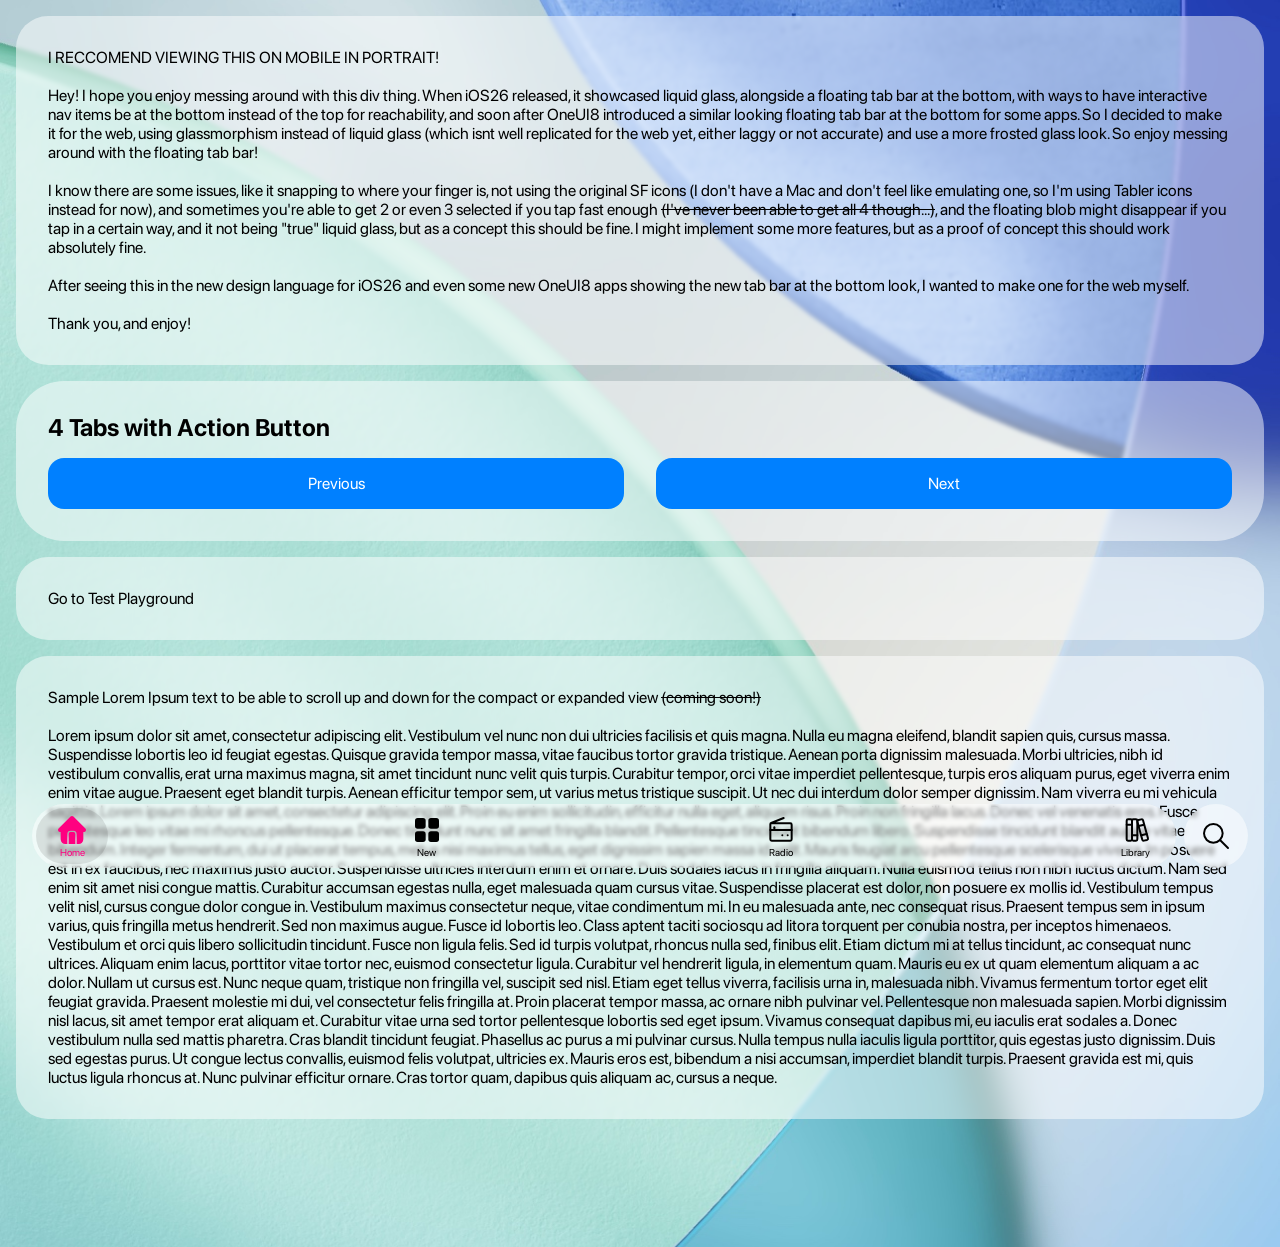
==== commit e967be9b: "added testplayground and separated navbar files to be exportable Introduce a new interactive bottom " ====
--- a/index.html
+++ b/index.html
@@ -1,4 +1,4 @@
-<!DOCTYPE html>
+<!doctype html>
 <html lang="en">
   <head>
     <meta charset="UTF-8" />
@@ -10,15 +10,17 @@
     <meta name="theme-color" content="transparent" />
     <meta name="description" content="An app to showcase a web version of new UI HUD's." />
     <link rel="stylesheet" href="index.css" />
+    <link rel="stylesheet" href="Navbar.css" />
 
     <meta name="apple-mobile-web-app-capable" content="yes" />
     <meta name="apple-mobile-web-app-status-bar-style" content="black" />
   </head>
 
   <body>
+    <!-- <script>window.location.href = "TestPlayground";</script> -->
     <nav>
       <div class="tab-bar glassy">
-        <div class="tab-item selected">
+        <div class="tab-item" id="selected">
           <svg xmlns="http://www.w3.org/2000/svg" viewBox="0 0 24 24" fill="currentColor">
             <path stroke="none" d="M0 0h24v24H0z" fill="none" />
             <path
@@ -149,6 +151,8 @@
     </div>
 
     <div id="install-btn" class="glassy">Install PWA</div>
+
+    <div id="test-playground-btn" class="text glassy">Go to Test Playground</div>
 
     <p class="text glassy">
       Sample Lorem Ipsum text to be able to scroll up and down for the compact or expanded view <s>(coming soon!)</s>
@@ -182,6 +186,7 @@
     </p>
 
     <script src="index.js"></script>
+    <script src="Navbar.js"></script>
     <script src="pwa.js"></script>
     <!-- <script src="https://cdnjs.cloudflare.com/ajax/libs/html2canvas/1.4.1/html2canvas.min.js" defer></script>    <script>
       fetch("https://raw.githubusercontent.com/naughtyduk/liquidGL/refs/heads/main/scripts/liquidGL.js")
@@ -225,7 +230,7 @@
         );
       });
     </script> -->
-    <!-- <script type="module">
+    <script type="module">
       import { squircleObserver } from "https://esm.sh/corner-smoothing";
 
       window.applySquircles = function applySquircles() {
@@ -246,6 +251,28 @@
       };
 
       window.addEventListener("load", window.applySquircles);
+    </script>
+    <!-- <script>
+      (function () {
+        const r = "64px";
+        const overlay = document.createElement("div");
+        Object.assign(overlay.style, {
+          position: "fixed",
+          inset: "0",
+          zIndex: "2147483647", // Maximum z-index
+          pointerEvents: "none", // Clicks pass through
+          backgroundRepeat: "no-repeat",
+          backgroundSize: `${r} ${r}`,
+          backgroundImage: `
+            radial-gradient(circle at bottom right, transparent ${r}, #000 calc(${r} + 0.5px)),
+            radial-gradient(circle at bottom left, transparent ${r}, #000 calc(${r} + 0.5px)),
+            radial-gradient(circle at top right, transparent ${r}, #000 calc(${r} + 0.5px)),
+            radial-gradient(circle at top left, transparent ${r}, #000 calc(${r} + 0.5px))
+          `,
+          backgroundPosition: "top left, top right, bottom left, bottom right",
+        });
+        document.body.appendChild(overlay);
+      })();
     </script> -->
   </body>
 </html>
--- a/index.css
+++ b/index.css
@@ -6,11 +6,13 @@
   src: url("Fonts/SF-Pro-Display-Regular.otf");
   font-weight: 400;
 }
+
 @font-face {
   font-family: "SF Pro Display";
   src: url("Fonts/SF-Pro-Display-Medium.otf");
   font-weight: 500;
 }
+
 @font-face {
   font-family: "SF Pro Display";
   src: url("Fonts/SF-Pro-Display-Bold.otf");
@@ -22,11 +24,13 @@
   src: url("Fonts/SFMono-Regular.otf");
   font-weight: 400;
 }
+
 @font-face {
   font-family: "SF Pro Mono";
   src: url("Fonts/SFMono-Medium.otf");
   font-weight: 500;
 }
+
 @font-face {
   font-family: "SF Pro Mono";
   src: url("Fonts/SFMono-Bold.otf");
@@ -54,220 +58,14 @@
   background-repeat: no-repeat;
   background-attachment: fixed;
   margin-bottom: 128px;
-  padding-top: env(safe-area-inset-top); /* iOS notch space */
+  padding-top: env(safe-area-inset-top);
+  /* iOS notch space */
 }
 
 svg {
   width: 32px;
   height: 32px;
   color: #000;
-}
-
-/* ============================================
-     =            GLASSY COMPONENT              =
-     ============================================ */
-.glassy {
-  background-color: rgba(255, 255, 255, 0.5);
-  backdrop-filter: blur(2px);
-  border-radius: 32px;
-  transition: background-color 0.1s ease-in-out;
-}
-
-.glassy:active {
-  background-color: rgba(255, 255, 255, 0.75);
-}
-
-/* ============================================
-     =                NAV BAR                    =
-     ============================================ */
-
-nav {
-  position: fixed;
-  bottom: 0;
-  display: flex;
-  gap: 8px;
-  padding: 0 32px 32px 32px;
-  width: calc(100vw - 64px);
-  z-index: 1;
-}
-
-/* TAB BAR BASE */
-.tab-bar {
-  display: flex;
-  align-items: center;
-  height: 64px;
-  transition: width 0.25s ease-in-out, height 0.25s ease-in-out, background-color 0.1s ease-in-out;
-}
-
-/* TAB ITEMS */
-.tab-item {
-  display: flex;
-  flex-direction: column;
-  align-items: center;
-  width: 32px;
-}
-
-.tab-item > p {
-  font-size: 10px;
-  white-space: nowrap;
-}
-
-.tab-item > p,
-.tab-item > svg {
-  z-index: 3;
-  transition: color 0.25s ease-in-out;
-}
-
-/* SELECTED ITEM (highlight sizing rules later) */
-.tab-item.selected {
-  color: #ff0080;
-  position: relative;
-}
-
-.tab-item.selected > svg {
-  color: #ff0080;
-}
-
-/* BASE highlight shape; width updated by layout rules */
-.tab-item.selected::before {
-  content: "";
-  display: block;
-  position: absolute;
-  left: 50%;
-  top: 50%;
-  transform: translate(-50%, -50%);
-  /* nah, im just going crazy, mabye an optical balance issue idfk */
-  height: 56px;
-  border-radius: 28px;
-  background-color: rgba(0, 0, 0, 0.1);
-  z-index: 2;
-}
-
-/* ============================================
-     TYPE 1 — NAV WITH ACTION BUTTON
-     ============================================ */
-
-/* ---- 4 ITEMS ---- */
-nav:has(.action-btn) .tab-bar:has(.tab-item:nth-child(4)) {
-  flex: 1;
-  padding: 0 24px;
-  justify-content: space-between;
-}
-
-/* Highlight size for padding 24 */
-nav:has(.action-btn) .tab-bar:has(.tab-item:nth-child(4)) .tab-item.selected::before {
-  width: 72px;
-}
-
-/* ---- 3 ITEMS ---- */
-nav:has(.action-btn) .tab-bar:has(.tab-item:nth-child(3)):not(:has(.tab-item:nth-child(4))) {
-  flex: 1;
-  padding: 0 32px;
-  justify-content: space-between;
-}
-
-/* Highlight size for padding 32 */
-nav:has(.action-btn) .tab-bar:has(.tab-item:nth-child(3)):not(:has(.tab-item:nth-child(4))) .tab-item.selected::before {
-  width: 88px;
-}
-
-/* ---- 2 ITEMS ---- */
-nav:has(.action-btn) .tab-bar:has(.tab-item:nth-child(2)):not(:has(.tab-item:nth-child(3))) {
-  flex: 0;
-  padding: 0 32px;
-  gap: 48px;
-}
-
-/* Highlight = 88px because padding = 32 */
-nav:has(.action-btn) .tab-bar:has(.tab-item:nth-child(2)):not(:has(.tab-item:nth-child(3))) .tab-item.selected::before {
-  width: 88px;
-}
-
-/* ============================================
-     TYPE 2 — NAV WITHOUT ACTION BUTTON
-     ============================================ */
-
-/* ---- 5 ITEMS ---- */
-nav:not(:has(.action-btn)) .tab-bar:has(.tab-item:nth-child(5)) {
-  flex: 1;
-  padding: 0 24px;
-  justify-content: space-between;
-}
-
-/* Highlight = 72 for padding 24 */
-nav:not(:has(.action-btn)) .tab-bar:has(.tab-item:nth-child(5)) .tab-item.selected::before {
-  width: 72px;
-}
-
-/* ---- 4 ITEMS ---- */
-nav:not(:has(.action-btn)) .tab-bar:has(.tab-item:nth-child(4)):not(:has(.tab-item:nth-child(5))) {
-  flex: 1;
-  padding: 0 32px;
-  justify-content: space-between;
-}
-
-/* Highlight = 88 for padding 32 */
-nav:not(:has(.action-btn)) .tab-bar:has(.tab-item:nth-child(4)):not(:has(.tab-item:nth-child(5))) .tab-item.selected::before {
-  width: 88px;
-}
-
-/* ---- 3 ITEMS ---- */
-nav:not(:has(.action-btn)) .tab-bar:has(.tab-item:nth-child(3)):not(:has(.tab-item:nth-child(4))) {
-  flex: 0;
-  padding: 0 32px;
-  gap: 48px;
-}
-
-/* Highlight = 88 */
-nav:not(:has(.action-btn)) .tab-bar:has(.tab-item:nth-child(3)):not(:has(.tab-item:nth-child(4))) .tab-item.selected::before {
-  width: 88px;
-}
-
-/* ---- 2 ITEMS ---- */
-nav:not(:has(.action-btn)) .tab-bar:has(.tab-item:nth-child(2)):not(:has(.tab-item:nth-child(3))) {
-  flex: 0;
-  padding: 0 32px;
-  gap: 48px;
-}
-
-/* Highlight = 88 */
-nav:not(:has(.action-btn)) .tab-bar:has(.tab-item:nth-child(2)):not(:has(.tab-item:nth-child(3))) .tab-item.selected::before {
-  width: 88px;
-}
-
-.action-btn {
-  width: 64px;
-  height: 64px;
-  display: flex;
-  justify-content: center;
-  align-items: center;
-  flex: 0 0 auto;
-  margin-left: auto;
-  transition: width 0.25s ease-in-out, height 0.25s ease-in-out, background-color 0.1s ease-in-out;
-}
-
-nav.compact .tab-item:not(.selected),
-nav.compact .tab-item.selected::before,
-nav.compact .tab-item p {
-  display: none;
-  content: none;
-}
-
-nav.compact .tab-bar {
-  width: 48px !important;
-  height: 48px !important;
-  padding: 0 !important;
-  margin: 0 auto 0 0 !important;
-  justify-content: center !important;
-  align-items: center !important;
-  gap: 0 !important;
-  flex: none !important;
-}
-
-nav.compact .action-btn {
-  width: 48px !important;
-  height: 48px !important;
-  margin: 0 !important;
 }
 
 /* ============================================
@@ -306,4 +104,4 @@
   padding: 16px;
   border-radius: 16px;
   font-size: 16px;
-}
+}
--- a/Navbar.css
+++ b/Navbar.css
@@ -0,0 +1,235 @@
+svg,
+p {
+    color: #000000;
+}
+
+svg {
+    width: 32px;
+    height: 32px;
+}
+
+.glassy {
+    background-color: rgba(255, 255, 255, 0.5);
+    backdrop-filter: blur(2px);
+    border-radius: 32px;
+    transition: background-color 0.1s ease-in-out;
+}
+
+.glassy:active {
+    background-color: rgba(255, 255, 255, 0.75);
+}
+
+/* NAV BAR */
+
+nav {
+    position: fixed;
+    bottom: 0;
+    display: flex;
+    gap: 8px;
+    padding: 0 32px 32px 32px;
+    width: calc(100vw - 64px);
+    z-index: 1;
+}
+
+/* TAB BAR BASE */
+.tab-bar {
+    display: flex;
+    align-items: center;
+    height: 64px;
+    transition: width 0.25s ease-in-out, height 0.25s ease-in-out, background-color 0.1s ease-in-out;
+}
+
+/* TAB ITEMS */
+.tab-item {
+    display: flex;
+    flex-direction: column;
+    align-items: center;
+    width: 32px;
+}
+
+.tab-item>p {
+    font-size: 10px;
+    white-space: nowrap;
+}
+
+.tab-item>p,
+.tab-item>svg {
+    z-index: 3;
+    transition: color 0.25s ease-in-out;
+}
+
+/* SELECTED ITEM (highlight sizing rules later) */
+.tab-item#selected {
+    position: relative;
+}
+
+.tab-item#selected>* {
+    color: #ff0080;
+    stroke: #ff0080;
+}
+
+/* BASE highlight shape; width updated by layout rules */
+.tab-item#selected::before {
+    content: "";
+    display: block;
+    position: absolute;
+    left: 50%;
+    top: 50%;
+    transform: translate(-50%, -50%);
+    /* nah, im just going crazy, mabye an optical balance issue idfk */
+    height: 56px;
+    border-radius: 28px;
+    background-color: rgba(0, 0, 0, 0.1);
+    z-index: 2;
+}
+
+/* NAV WITH ACTION BUTTON */
+
+/* ---- 4 ITEMS ---- */
+nav:has(.action-btn) .tab-bar:has(.tab-item:nth-child(4)) {
+    flex: 1;
+    padding: 0 24px;
+    justify-content: space-between;
+}
+
+/* Highlight size for padding 24 */
+nav:has(.action-btn) .tab-bar:has(.tab-item:nth-child(4)) .tab-item#selected::before {
+    width: 72px;
+}
+
+/* ---- 3 ITEMS ---- */
+nav:has(.action-btn) .tab-bar:has(.tab-item:nth-child(3)):not(:has(.tab-item:nth-child(4))) {
+    flex: 1;
+    padding: 0 32px;
+    justify-content: space-between;
+}
+
+/* Highlight size for padding 32 */
+nav:has(.action-btn) .tab-bar:has(.tab-item:nth-child(3)):not(:has(.tab-item:nth-child(4))) .tab-item#selected::before {
+    width: 88px;
+}
+
+/* ---- 2 ITEMS ---- */
+nav:has(.action-btn) .tab-bar:has(.tab-item:nth-child(2)):not(:has(.tab-item:nth-child(3))) {
+    flex: 0;
+    padding: 0 32px;
+    gap: 48px;
+}
+
+/* Highlight = 88px because padding = 32 */
+nav:has(.action-btn) .tab-bar:has(.tab-item:nth-child(2)):not(:has(.tab-item:nth-child(3))) .tab-item#selected::before {
+    width: 88px;
+}
+
+/* NAV WITHOUT ACTION BUTTON */
+
+/* ---- 5 ITEMS ---- */
+nav:not(:has(.action-btn)) .tab-bar:has(.tab-item:nth-child(5)) {
+    flex: 1;
+    padding: 0 24px;
+    justify-content: space-between;
+}
+
+/* Highlight = 72 for padding 24 */
+nav:not(:has(.action-btn)) .tab-bar:has(.tab-item:nth-child(5)) .tab-item#selected::before {
+    width: 72px;
+}
+
+/* ---- 4 ITEMS ---- */
+nav:not(:has(.action-btn)) .tab-bar:has(.tab-item:nth-child(4)):not(:has(.tab-item:nth-child(5))) {
+    flex: 1;
+    padding: 0 32px;
+    justify-content: space-between;
+}
+
+/* Highlight = 88 for padding 32 /
+nav:not(:has(.action-btn)) .tab-bar:has(.tab-item:nth-child(4)):not(:has(.tab-item:nth-child(5))) .tab-item#selected::before {
+    width: 88px;
+}
+
+/* ---- 3 ITEMS ---- */
+nav:not(:has(.action-btn)) .tab-bar:has(.tab-item:nth-child(3)):not(:has(.tab-item:nth-child(4))) {
+    flex: 0;
+    padding: 0 32px;
+    gap: 48px;
+}
+
+/* Highlight = 88 */
+nav:not(:has(.action-btn)) .tab-bar:has(.tab-item:nth-child(3)):not(:has(.tab-item:nth-child(4))) .tab-item#selected::before {
+    width: 88px;
+}
+
+/* ---- 2 ITEMS ---- */
+nav:not(:has(.action-btn)) .tab-bar:has(.tab-item:nth-child(2)):not(:has(.tab-item:nth-child(3))) {
+    flex: 0;
+    padding: 0 32px;
+    gap: 48px;
+}
+
+/* Highlight = 88 */
+nav:not(:has(.action-btn)) .tab-bar:has(.tab-item:nth-child(2)):not(:has(.tab-item:nth-child(3))) .tab-item#selected::before {
+    width: 88px;
+}
+
+.action-btn {
+    width: 64px;
+    height: 64px;
+    display: flex;
+    justify-content: center;
+    align-items: center;
+    flex: 0 0 auto;
+    margin-left: auto;
+    transition: width 0.25s ease-in-out, height 0.25s ease-in-out, background-color 0.1s ease-in-out;
+}
+
+nav.compact .tab-item:not(#selected),
+nav.compact .tab-item#selected::before,
+nav.compact .tab-item p {
+    display: none;
+    content: none;
+}
+
+nav.compact .tab-bar {
+    width: 48px !important;
+    height: 48px !important;
+    padding: 0 !important;
+    margin: 0 auto 0 0 !important;
+    justify-content: center !important;
+    align-items: center !important;
+    gap: 0 !important;
+    flex: none !important;
+}
+
+nav.compact .action-btn {
+    width: 48px !important;
+    height: 48px !important;
+    margin: 0 !important;
+}
+
+.floating-rect {
+    background: rgba(255, 255, 255, 0.25);
+}
+
+@media (prefers-color-scheme: dark) {
+
+    svg,
+    p {
+        color: #ffffff;
+    }
+
+    .glassy {
+        background-color: rgba(25, 25, 25, 0.5);
+    }
+
+    .glassy:active {
+        background-color: rgba(25, 25, 25, 0.75);
+    }
+
+    .tab-item#selected::before {
+        background-color: rgba(255, 255, 255, 0.1);
+    }
+
+    .floating-rect {
+        background: rgba(25, 25, 25, 0.25);
+    }
+}
